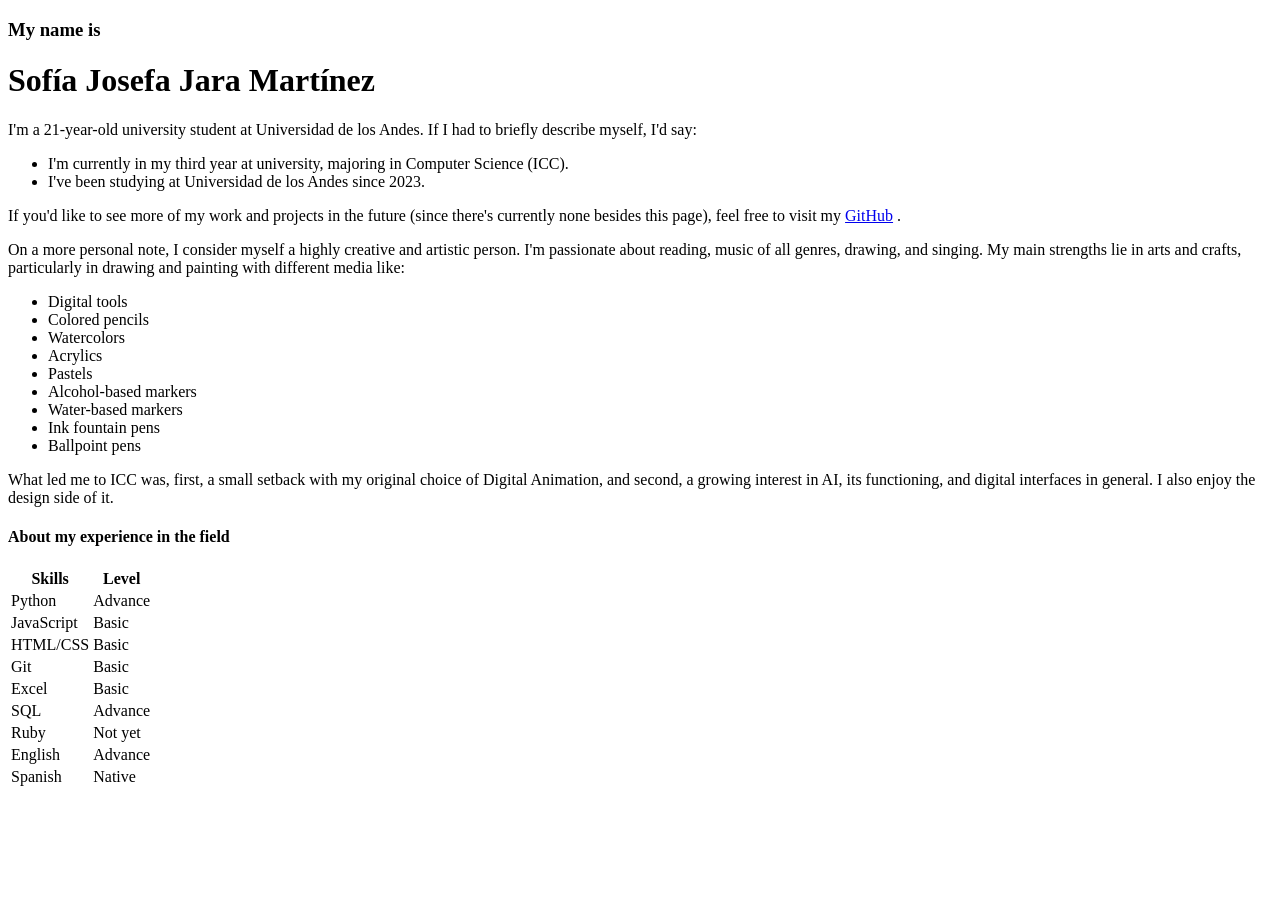
==== index.html @ 608b1466 "Skills" ====
<!DOCTYPE html>

<html>
    <head>
        <meta charset="utf-8">
        <title>Lab 1 Web Technologies</title>
        <link rel="stylesheet" href="Lab1_CSS_215271137.css">
    </head>
    <body>
        <h3 class="Pretitle">My name is</h3>
        <h1 class="Title">Sofía Josefa Jara Martínez</h1>
        <p class="Introduction">I'm a 21-year-old university student at Universidad de los Andes. If I had to briefly describe myself, I'd say:</p>

        <ul class="ListAboutMe">
            <li>I'm currently in my third year at university, majoring in Computer Science (ICC).</li>
            <li>I've been studying at Universidad de los Andes since 2023.</li>
        </ul>

        <p class="UniversityInfo">
            If you'd like to see more of my work and projects in the future (since there's currently none besides this page), feel free to visit my
            <a href="https://github.com/SofiaJJaraM">GitHub</a>
            .
        </p>

        <p class="PersonalInfo">On a more personal note, I consider myself a highly creative and artistic person. I'm passionate about reading, music of all genres, drawing, and singing. My main strengths lie in arts and crafts, particularly in drawing and painting with different media like:</p>
        <ul class="ListArtMedia">
            <li itemid="Digital">Digital tools</li>
            <li itemid="Pencils">Colored pencils</li>
            <li itemid="Watercolors">Watercolors</li>
            <li itemid="Acrylics">Acrylics</li>
            <li itemid="Pastels">Pastels</li>
            <li itemid="Alcohol">Alcohol-based markers</li>
            <li itemid="Water">Water-based markers</li>
            <li itemid="Ink">Ink fountain pens</li>
            <li itemid="Ball">Ballpoint pens</li>
        </ul>

        <p>What led me to ICC was, first, a small setback with my original choice of Digital Animation, and second, a growing interest in AI, its functioning, and digital interfaces in general. I also enjoy the design side of it.</p>

        <h4>About my experience in the field</h4>
        <table>
            <th>Skills</th>
            <th>Level</th>
            <tr>
                <td>Python</td>
                <td>Advance</td>
            </tr>
            <tr>
                <td>JavaScript</td>
                <td>Basic</td>
            </tr>
            <tr>
                <td>HTML/CSS</td>
                <td>Basic</td>
            </tr>
            <tr>
                <td>Git</td>
                <td>Basic</td>
            </tr>
            <tr>
                <td>Excel</td>
                <td>Basic</td>
            </tr>
            <tr>
                <td>SQL</td>
                <td>Advance</td>
            </tr>
            <tr>
                <td>Ruby</td>
                <td>Not yet</td>
            </tr>
            <tr>
                <td>English</td>
                <td>Advance</td>
            </tr>
            <tr>
                <td>Spanish</td>
                <td>Native</td>
            </tr>
        </table>

    </body>
</html>
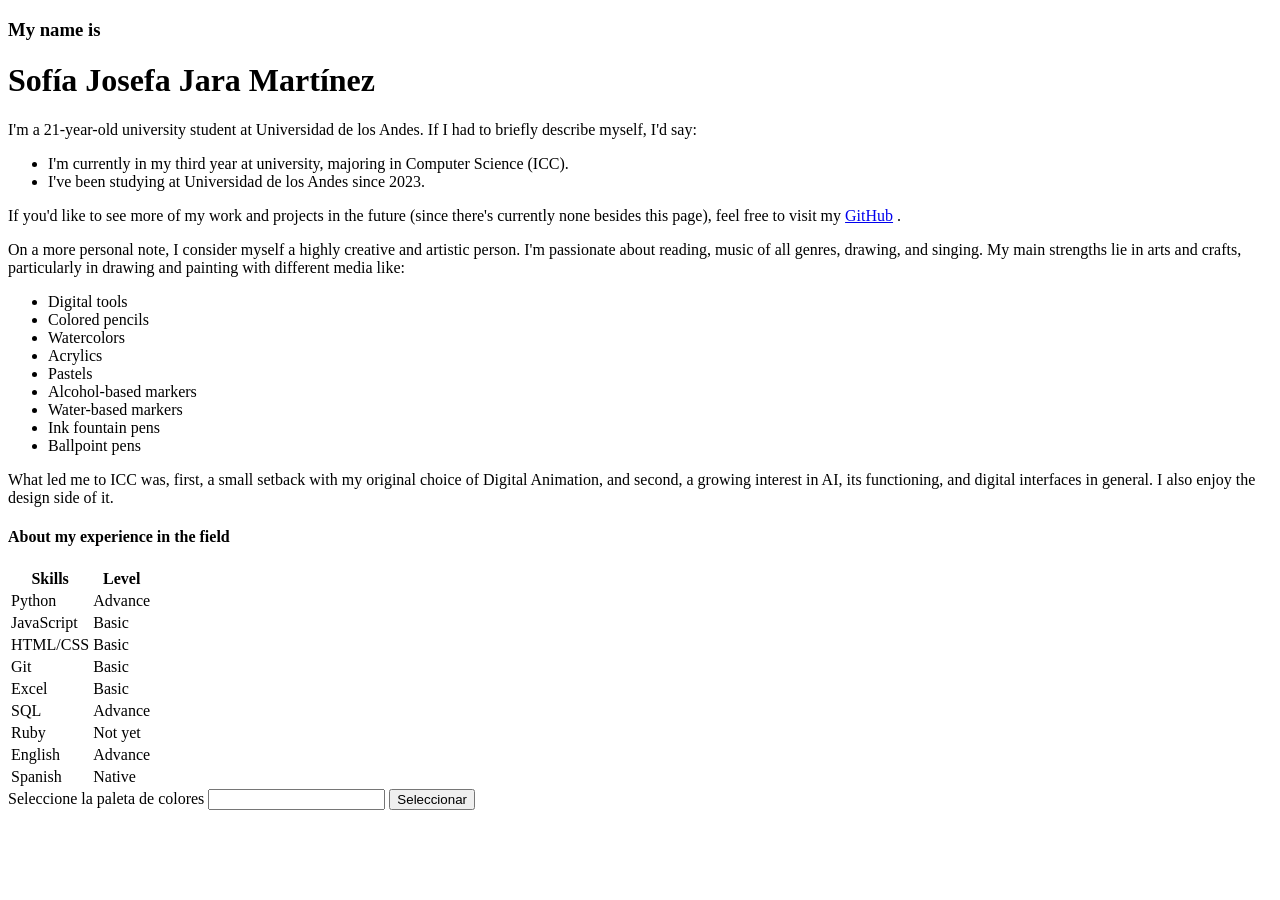
==== commit f6a1a802: "Button y text" ====
--- a/index.html
+++ b/index.html
@@ -35,10 +35,10 @@
             <li itemid="Ball">Ballpoint pens</li>
         </ul>
 
-        <p>What led me to ICC was, first, a small setback with my original choice of Digital Animation, and second, a growing interest in AI, its functioning, and digital interfaces in general. I also enjoy the design side of it.</p>
+        <p class="Objective">What led me to ICC was, first, a small setback with my original choice of Digital Animation, and second, a growing interest in AI, its functioning, and digital interfaces in general. I also enjoy the design side of it.</p>
 
-        <h4>About my experience in the field</h4>
-        <table>
+        <h4 class="SkillTableTitle">About my experience in the field</h4>
+        <table class="SkillsTable">
             <th>Skills</th>
             <th>Level</th>
             <tr>
@@ -79,5 +79,9 @@
             </tr>
         </table>
 
+        <!--Insertar imagenes de paletas de colores con numeros para cambiar los colores de la pagina-->
+        <label for="TextInput">Seleccione la paleta de colores</label>
+        <input type="text" id="TextInput" name="TextInput">
+        <button type="submit">Seleccionar</button>
     </body>
 </html>
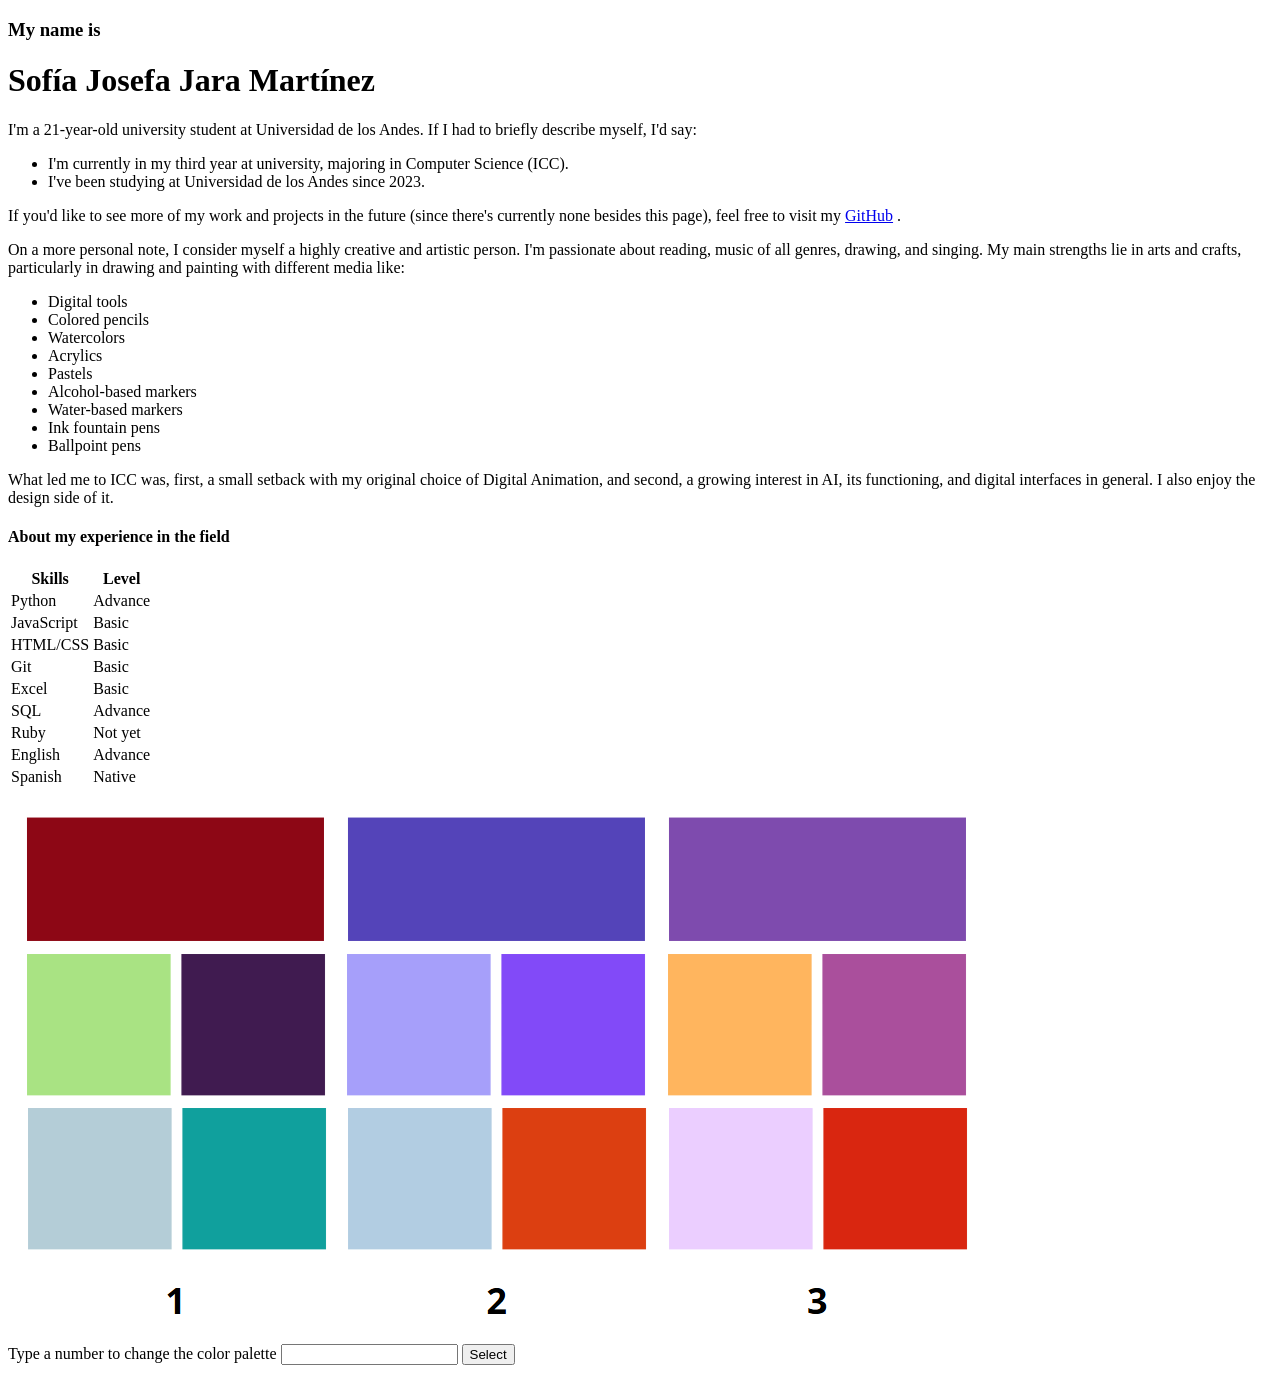
==== commit 0942f679: "HTML listo" ====
--- a/index.html
+++ b/index.html
@@ -79,9 +79,9 @@
             </tr>
         </table>
 
-        <!--Insertar imagenes de paletas de colores con numeros para cambiar los colores de la pagina-->
-        <label for="TextInput">Seleccione la paleta de colores</label>
+        <img src="Paleta_de_colores.png" class="Image"/> <br>
+        <label for="TextInput" class="LabelTextInput">Type a number to change the color palette</label>
         <input type="text" id="TextInput" name="TextInput">
-        <button type="submit">Seleccionar</button>
+        <button type="submit" id="ButtonPalette">Select</button>
     </body>
 </html>
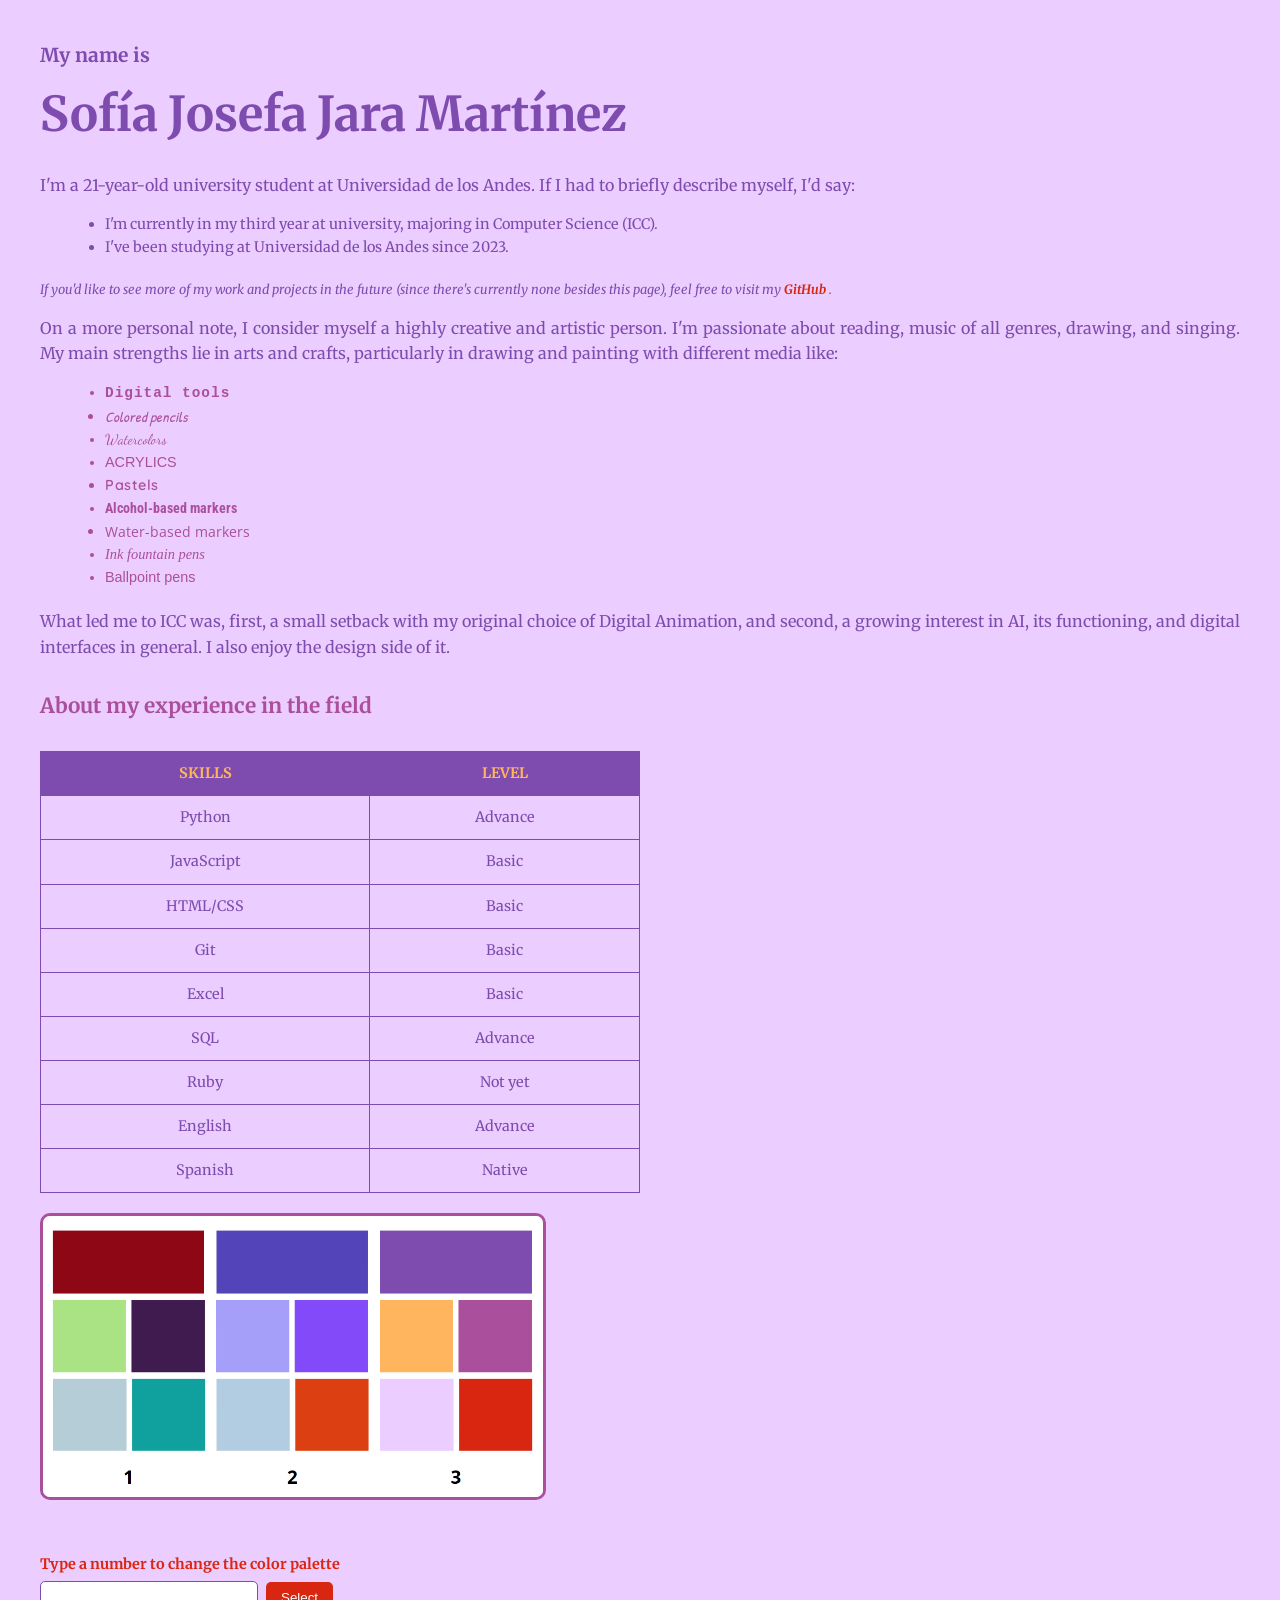
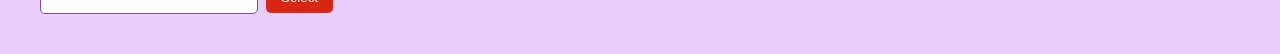
==== commit d88a3638: "Aspecto visual del CSS listo" ====
--- a/index.html
+++ b/index.html
@@ -4,7 +4,15 @@
     <head>
         <meta charset="utf-8">
         <title>Lab 1 Web Technologies</title>
-        <link rel="stylesheet" href="Lab1_CSS_215271137.css">
+        <link rel="stylesheet" href="styles.css">
+        <link rel="preconnect" href="https://fonts.googleapis.com">
+        <link rel="preconnect" href="https://fonts.gstatic.com" crossorigin>
+        <link href="https://fonts.googleapis.com/css2?family=Patrick+Hand&display=swap" rel="stylesheet">
+        <link href="https://fonts.googleapis.com/css2?family=Dancing+Script:wght@400..700&family=Patrick+Hand&display=swap" rel="stylesheet">
+        <link href="https://fonts.googleapis.com/css2?family=Dancing+Script:wght@400..700&family=Patrick+Hand&family=Quicksand:wght@300..700&display=swap" rel="stylesheet">
+        <link href="https://fonts.googleapis.com/css2?family=Dancing+Script:wght@400..700&family=Patrick+Hand&family=Quicksand:wght@300..700&family=Roboto+Condensed:ital,wght@0,100..900;1,100..900&display=swap" rel="stylesheet">
+        <link href="https://fonts.googleapis.com/css2?family=Dancing+Script:wght@400..700&family=Open+Sans:ital,wght@0,300..800;1,300..800&family=Patrick+Hand&family=Quicksand:wght@300..700&family=Roboto+Condensed:ital,wght@0,100..900;1,100..900&display=swap" rel="stylesheet">
+        <link href="https://fonts.googleapis.com/css2?family=Dancing+Script:wght@400..700&family=Merriweather:ital,opsz,wght@0,18..144,300..900;1,18..144,300..900&family=Open+Sans:ital,wght@0,300..800;1,300..800&family=Patrick+Hand&family=Quicksand:wght@300..700&family=Roboto+Condensed:ital,wght@0,100..900;1,100..900&display=swap" rel="stylesheet">
     </head>
     <body>
         <h3 class="Pretitle">My name is</h3>
@@ -16,7 +24,7 @@
             <li>I've been studying at Universidad de los Andes since 2023.</li>
         </ul>
 
-        <p class="UniversityInfo">
+        <p class="GithubInfo">
             If you'd like to see more of my work and projects in the future (since there's currently none besides this page), feel free to visit my
             <a href="https://github.com/SofiaJJaraM">GitHub</a>
             .
@@ -39,8 +47,8 @@
 
         <h4 class="SkillTableTitle">About my experience in the field</h4>
         <table class="SkillsTable">
-            <th>Skills</th>
-            <th>Level</th>
+            <th>SKILLS</th>
+            <th>LEVEL</th>
             <tr>
                 <td>Python</td>
                 <td>Advance</td>
--- a/styles.css
+++ b/styles.css
@@ -0,0 +1,182 @@
+:root {
+    --color-primary: #7e4bae;
+    --color-secondary: #ffb55e;
+    --color-accent: #aa4f9c;
+    --color-light: #ebceff;
+    --color-contrast: #d92610;
+}
+
+body {
+    font-family: 'Merriweather';
+    font-size: 0.9rem;
+    margin: 40px;
+    background-color: var(--color-light);
+    color: var(--color-primary);
+    line-height: 1.6;
+}
+
+.Pretitle {
+    font-size: 1.2rem;
+    color: var(--color-primary);
+    margin-bottom: 0;
+}
+
+.Title {
+    font-size: 3rem;
+    font-weight: bold;
+    color: var(--color-primary);
+    margin-top: 5px;
+    margin-bottom: 20px;
+}
+
+.Introduction, 
+.PersonalInfo, 
+.Objective {
+    margin-bottom: 15px;
+    font-size: 1rem;
+    text-align: justify;
+}
+
+.GithubInfo {
+    font-family: 'Merriweather';
+    font-style: italic;
+    margin-bottom: 15px;
+    font-size: 0.8rem;
+    text-align: justify
+}
+
+a {
+    color: var(--color-contrast);
+    text-decoration: none;
+    font-weight: bold;
+}
+a:hover {
+    color: var(--color-contrast);
+    text-decoration: underline;
+}
+
+.ListAboutMe, 
+.ListArtMedia {
+    margin-left: 25px;
+    margin-bottom: 20px;
+}
+.ListArtMedia li[itemid="Digital"] {
+    color: var(--color-accent);
+    font-family: 'Courier New', monospace;
+    font-weight: bold;
+    letter-spacing: 1px;
+}
+
+.ListArtMedia li[itemid="Pencils"] {
+    color: var(--color-accent);
+    font-family: 'Comic Sans MS', 'Patrick Hand', cursive;
+    font-style: italic;
+}
+
+.ListArtMedia li[itemid="Watercolors"] {
+    color: var(--color-accent);
+    font-family: 'Dancing Script', cursive;
+    font-weight: 400;
+}
+
+.ListArtMedia li[itemid="Acrylics"] {
+    color: var(--color-accent);
+    font-family: 'Impact', 'Arial Black', sans-serif;
+    font-weight: 500;
+    text-transform: uppercase;
+}
+
+.ListArtMedia li[itemid="Pastels"] {
+    color: var(--color-accent);
+    font-family: 'Quicksand', sans-serif;
+    font-weight: 600;
+    letter-spacing: 0.5px;
+}
+
+.ListArtMedia li[itemid="Alcohol"] {
+    color: var(--color-accent);
+    font-family: 'Roboto Condensed', sans-serif;
+    font-weight: 700;
+}
+
+.ListArtMedia li[itemid="Water"] {
+    color: var(--color-accent);
+    font-family: 'Open Sans', sans-serif;
+}
+
+.ListArtMedia li[itemid="Ink"] {
+    color: var(--color-accent);
+    font-family: 'Times New Roman', serif;
+    font-style: italic;
+    font-weight: 500;
+}
+
+.ListArtMedia li[itemid="Ball"] {
+    color: var(--color-accent);
+    font-family: 'Arial', sans-serif;
+    font-weight: normal;
+}
+
+.SkillTableTitle {
+    margin-top: 30px;
+    font-size: 1.3rem;
+    color: var(--color-accent);
+}
+
+.SkillsTable {
+    border-collapse: collapse;
+    width: 50%;
+    margin-bottom: 20px;
+}
+
+.SkillsTable th, 
+.SkillsTable td {
+    border: 1px solid var(--color-primary);
+    padding: 10px;
+    text-align: center;
+}
+
+.SkillsTable th {
+    background-color: var(--color-primary);
+    color: var(--color-secondary);
+}
+
+.SkillsTable tr {
+    background-color: var(--color-light);
+}
+
+.Image {
+    width: 500px;
+    margin: 20px 0;
+    display: block;
+    border: 3px solid var(--color-accent);
+    border-radius: 10px;
+}
+
+.LabelTextInput {
+    font-weight: bold;
+    display: block;
+    margin-top: 10px;
+    margin-bottom: 5px;
+    color: var(--color-contrast);
+}
+
+#TextInput {
+    padding: 8px;
+    width: 200px;
+    border: 1px solid var(--color-primary);
+    border-radius: 5px;
+}
+
+#ButtonPalette {
+    padding: 8px 15px;
+    margin-left: 5px;
+    background-color: var(--color-contrast);
+    color: white;
+    border: none;
+    border-radius: 5px;
+    cursor: pointer;
+}
+#ButtonPalette:hover {
+    background-color: var(--color-secondary);
+}
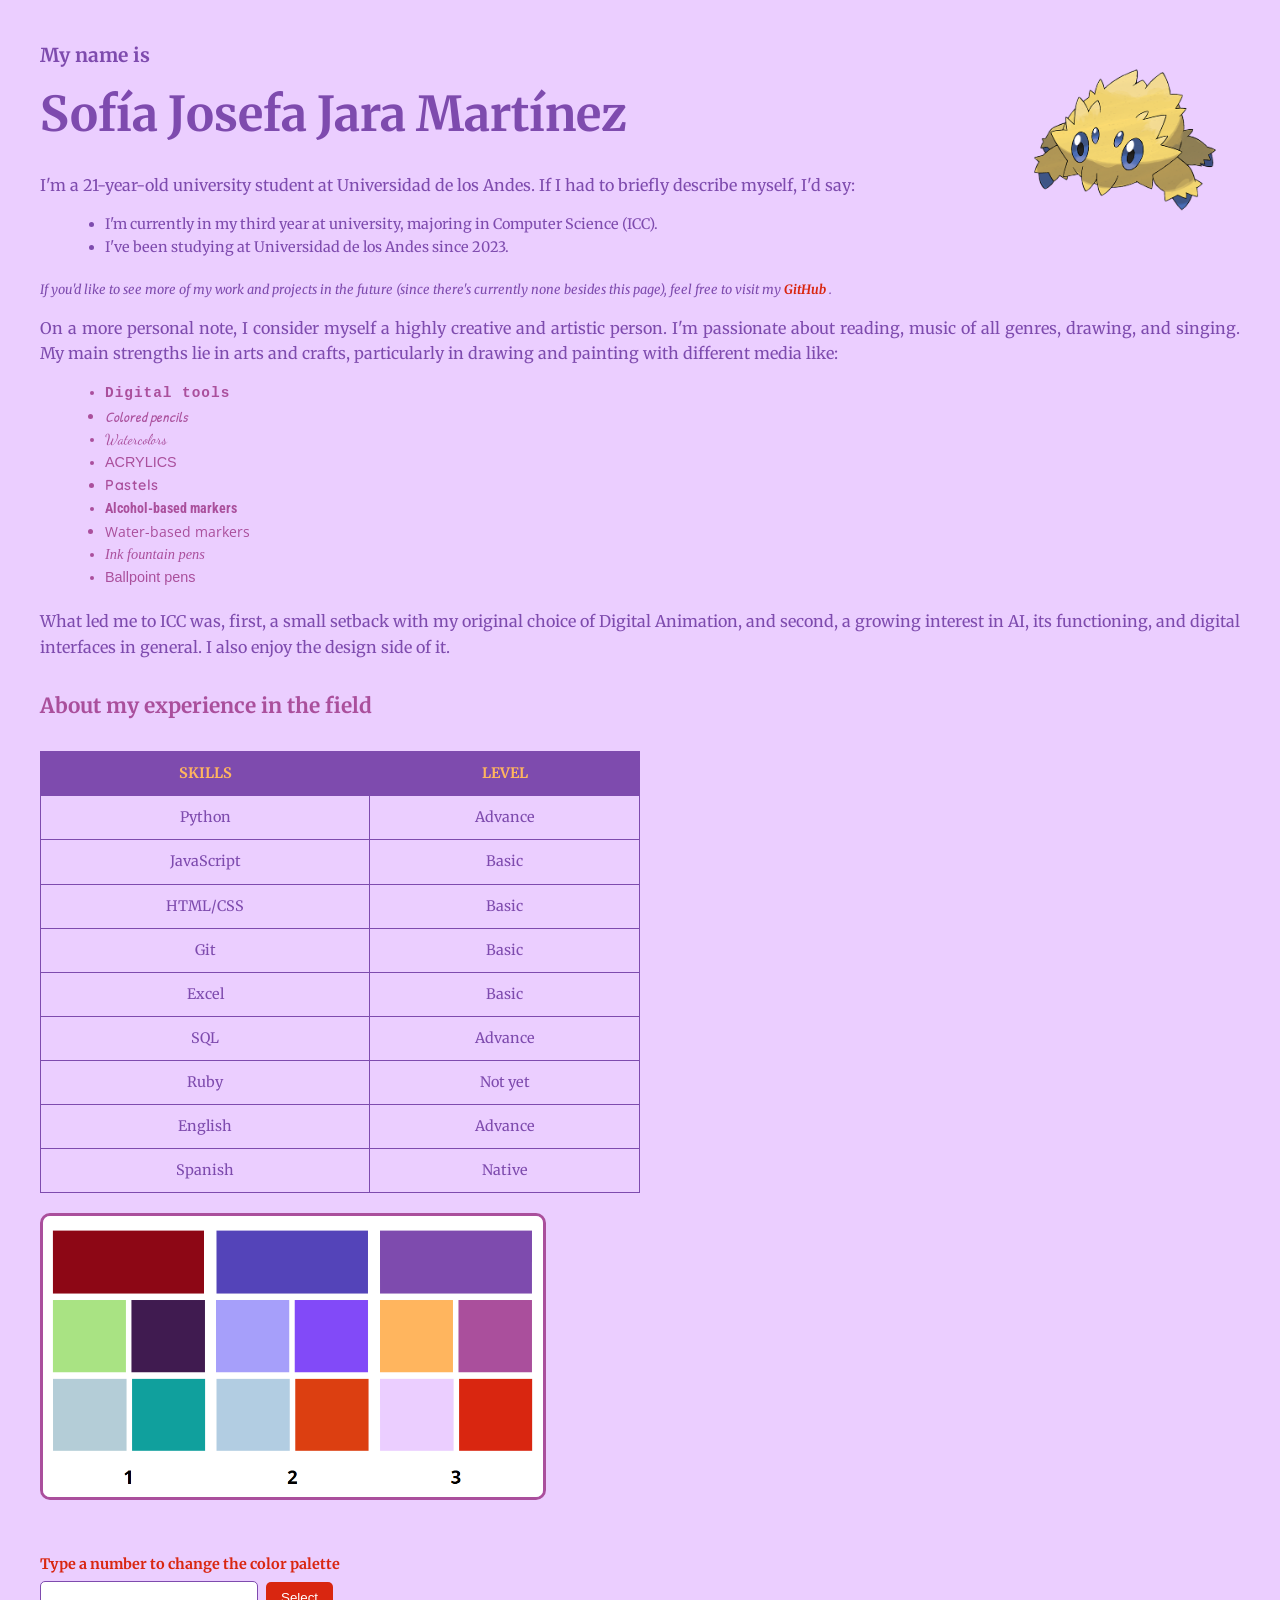
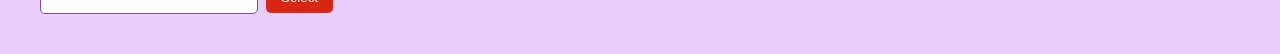
==== commit e6ebcd51: "Funcionamiento input y button, detalles" ====
--- a/index.html
+++ b/index.html
@@ -13,8 +13,10 @@
         <link href="https://fonts.googleapis.com/css2?family=Dancing+Script:wght@400..700&family=Patrick+Hand&family=Quicksand:wght@300..700&family=Roboto+Condensed:ital,wght@0,100..900;1,100..900&display=swap" rel="stylesheet">
         <link href="https://fonts.googleapis.com/css2?family=Dancing+Script:wght@400..700&family=Open+Sans:ital,wght@0,300..800;1,300..800&family=Patrick+Hand&family=Quicksand:wght@300..700&family=Roboto+Condensed:ital,wght@0,100..900;1,100..900&display=swap" rel="stylesheet">
         <link href="https://fonts.googleapis.com/css2?family=Dancing+Script:wght@400..700&family=Merriweather:ital,opsz,wght@0,18..144,300..900;1,18..144,300..900&family=Open+Sans:ital,wght@0,300..800;1,300..800&family=Patrick+Hand&family=Quicksand:wght@300..700&family=Roboto+Condensed:ital,wght@0,100..900;1,100..900&display=swap" rel="stylesheet">
+        <script src="script.js" defer></script>
     </head>
     <body>
+        <img src="Joltik.png" id="Joltik" />
         <h3 class="Pretitle">My name is</h3>
         <h1 class="Title">Sofía Josefa Jara Martínez</h1>
         <p class="Introduction">I'm a 21-year-old university student at Universidad de los Andes. If I had to briefly describe myself, I'd say:</p>
--- a/styles.css
+++ b/styles.css
@@ -27,6 +27,12 @@
     color: var(--color-primary);
     margin-top: 5px;
     margin-bottom: 20px;
+}
+
+#Joltik {
+    width: 200px;
+    float: right;
+    margin-right: 15px;
 }
 
 .Introduction, 
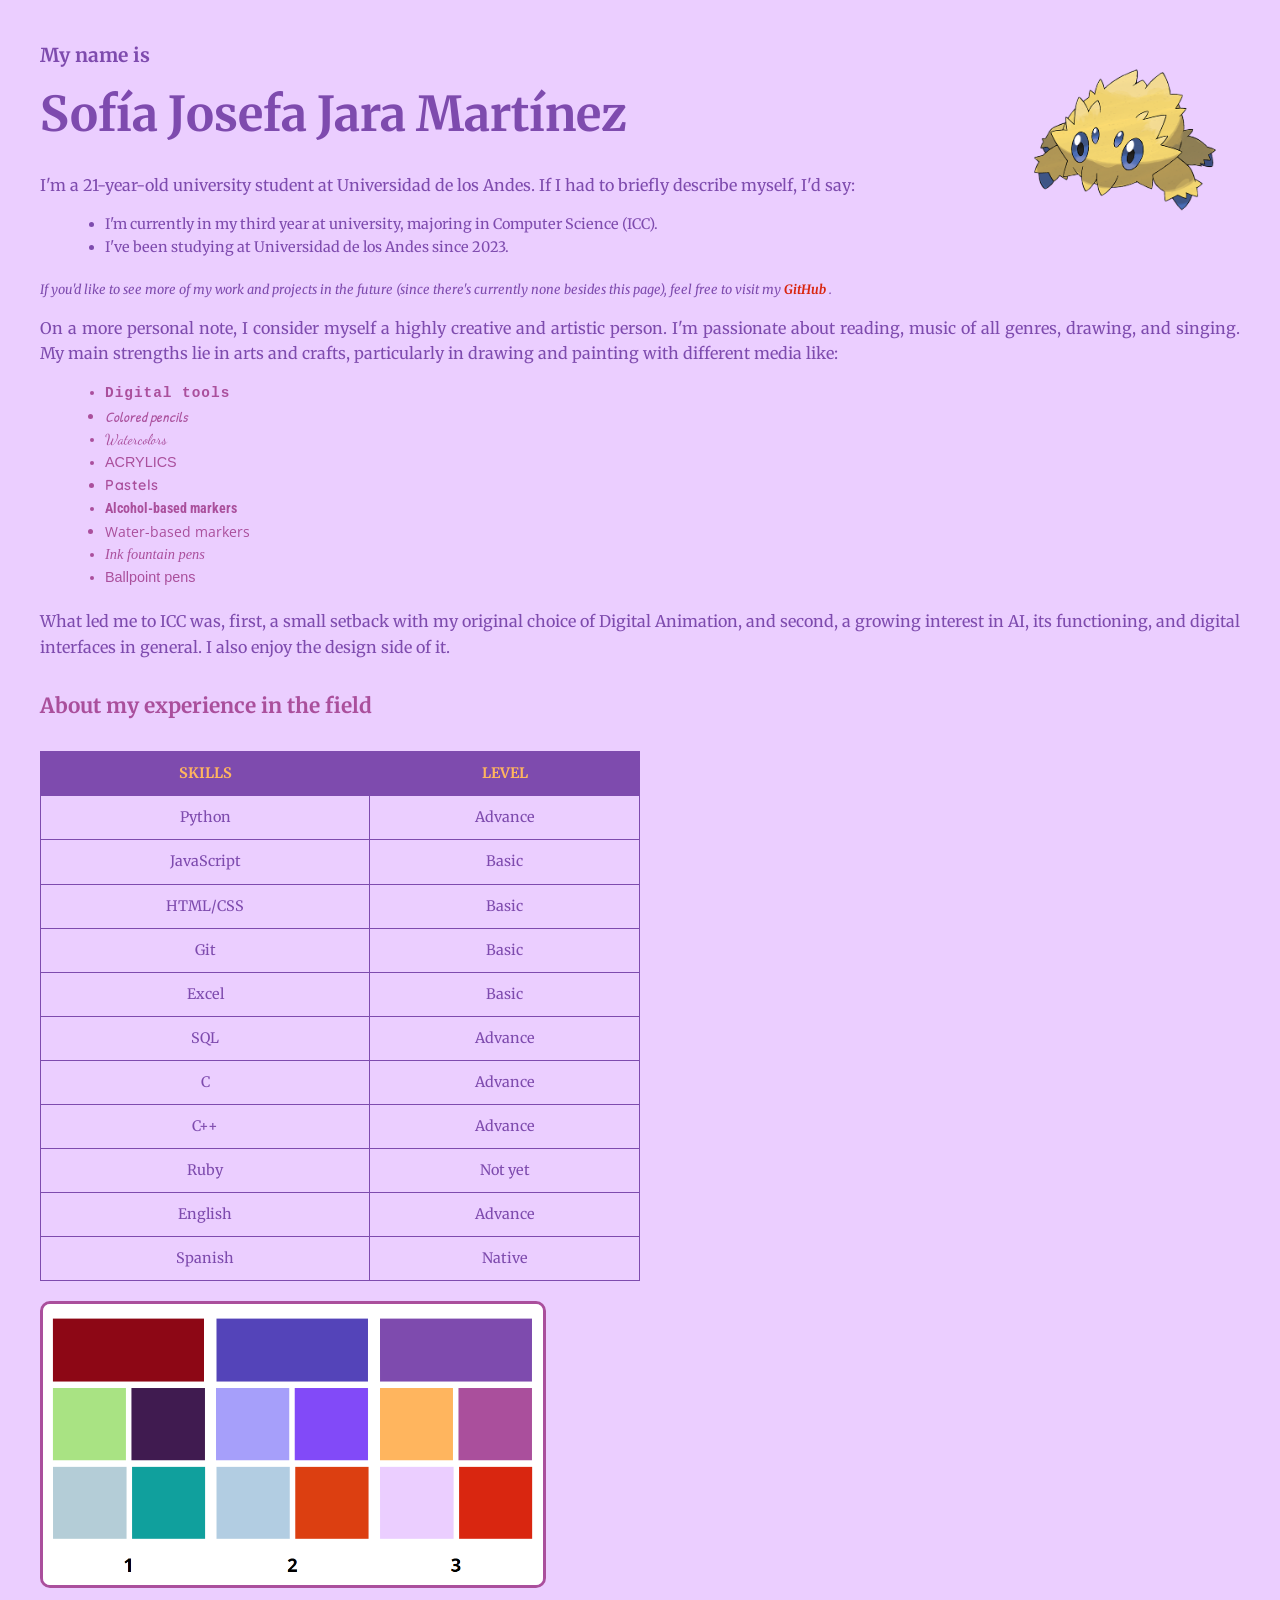
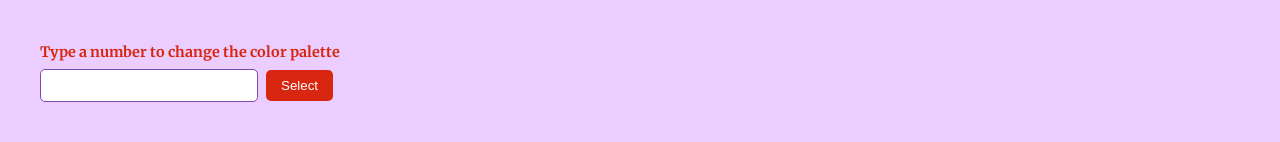
==== commit 00af8558: "En Skills se me olvido C y C++" ====
--- a/index.html
+++ b/index.html
@@ -76,6 +76,14 @@
                 <td>Advance</td>
             </tr>
             <tr>
+                <td>C</td>
+                <td>Advance</td>
+            </tr>
+            <tr>
+                <td>C++</td>
+                <td>Advance</td>
+            </tr>
+            <tr>
                 <td>Ruby</td>
                 <td>Not yet</td>
             </tr>
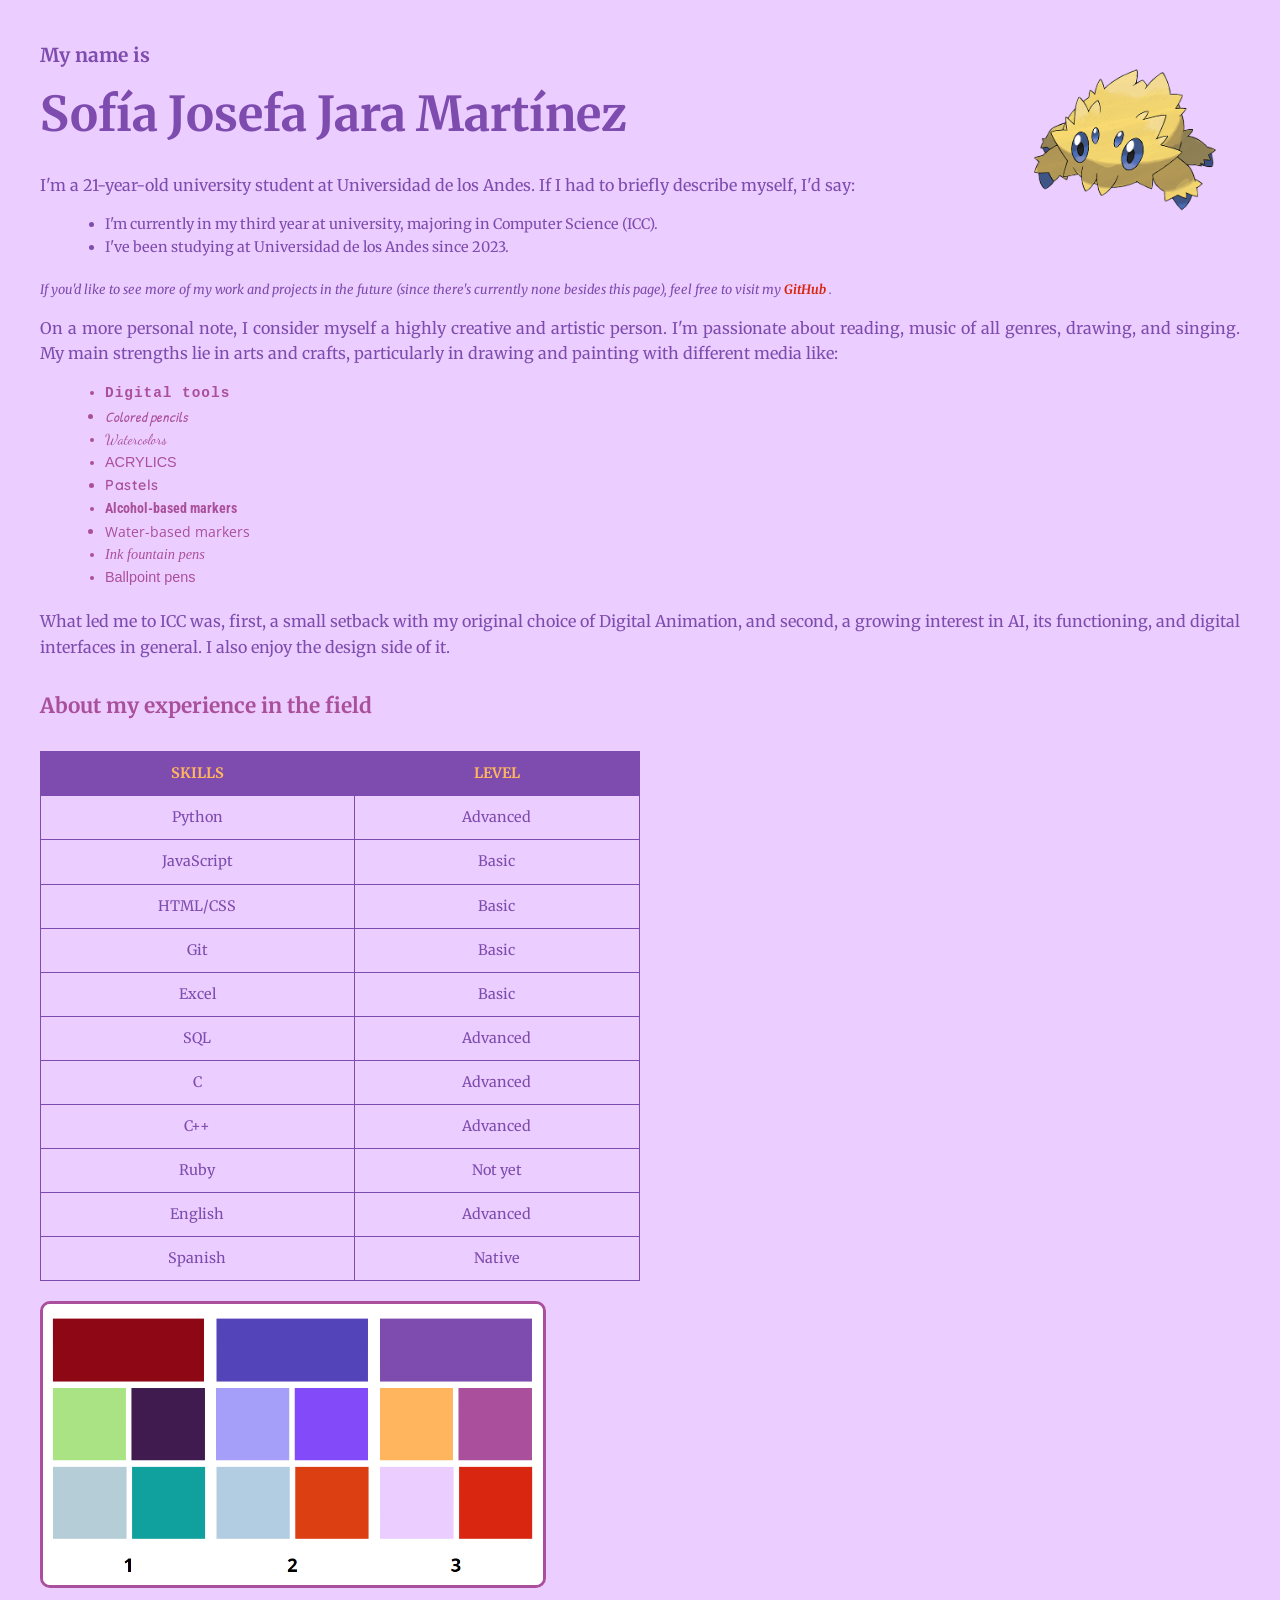
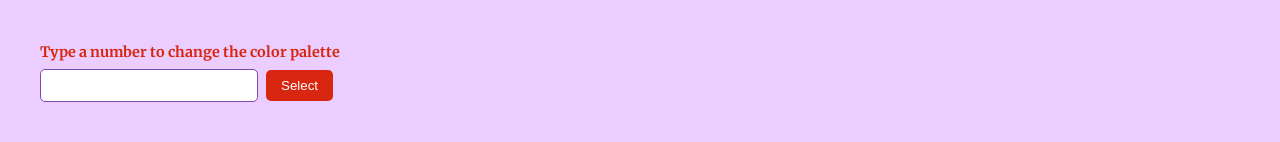
==== commit 31bc2ee2: "Corregir error ortografico" ====
--- a/index.html
+++ b/index.html
@@ -53,7 +53,7 @@
             <th>LEVEL</th>
             <tr>
                 <td>Python</td>
-                <td>Advance</td>
+                <td>Advanced</td>
             </tr>
             <tr>
                 <td>JavaScript</td>
@@ -73,15 +73,15 @@
             </tr>
             <tr>
                 <td>SQL</td>
-                <td>Advance</td>
+                <td>Advanced</td>
             </tr>
             <tr>
                 <td>C</td>
-                <td>Advance</td>
+                <td>Advanced</td>
             </tr>
             <tr>
                 <td>C++</td>
-                <td>Advance</td>
+                <td>Advanced</td>
             </tr>
             <tr>
                 <td>Ruby</td>
@@ -89,7 +89,7 @@
             </tr>
             <tr>
                 <td>English</td>
-                <td>Advance</td>
+                <td>Advanced</td>
             </tr>
             <tr>
                 <td>Spanish</td>
